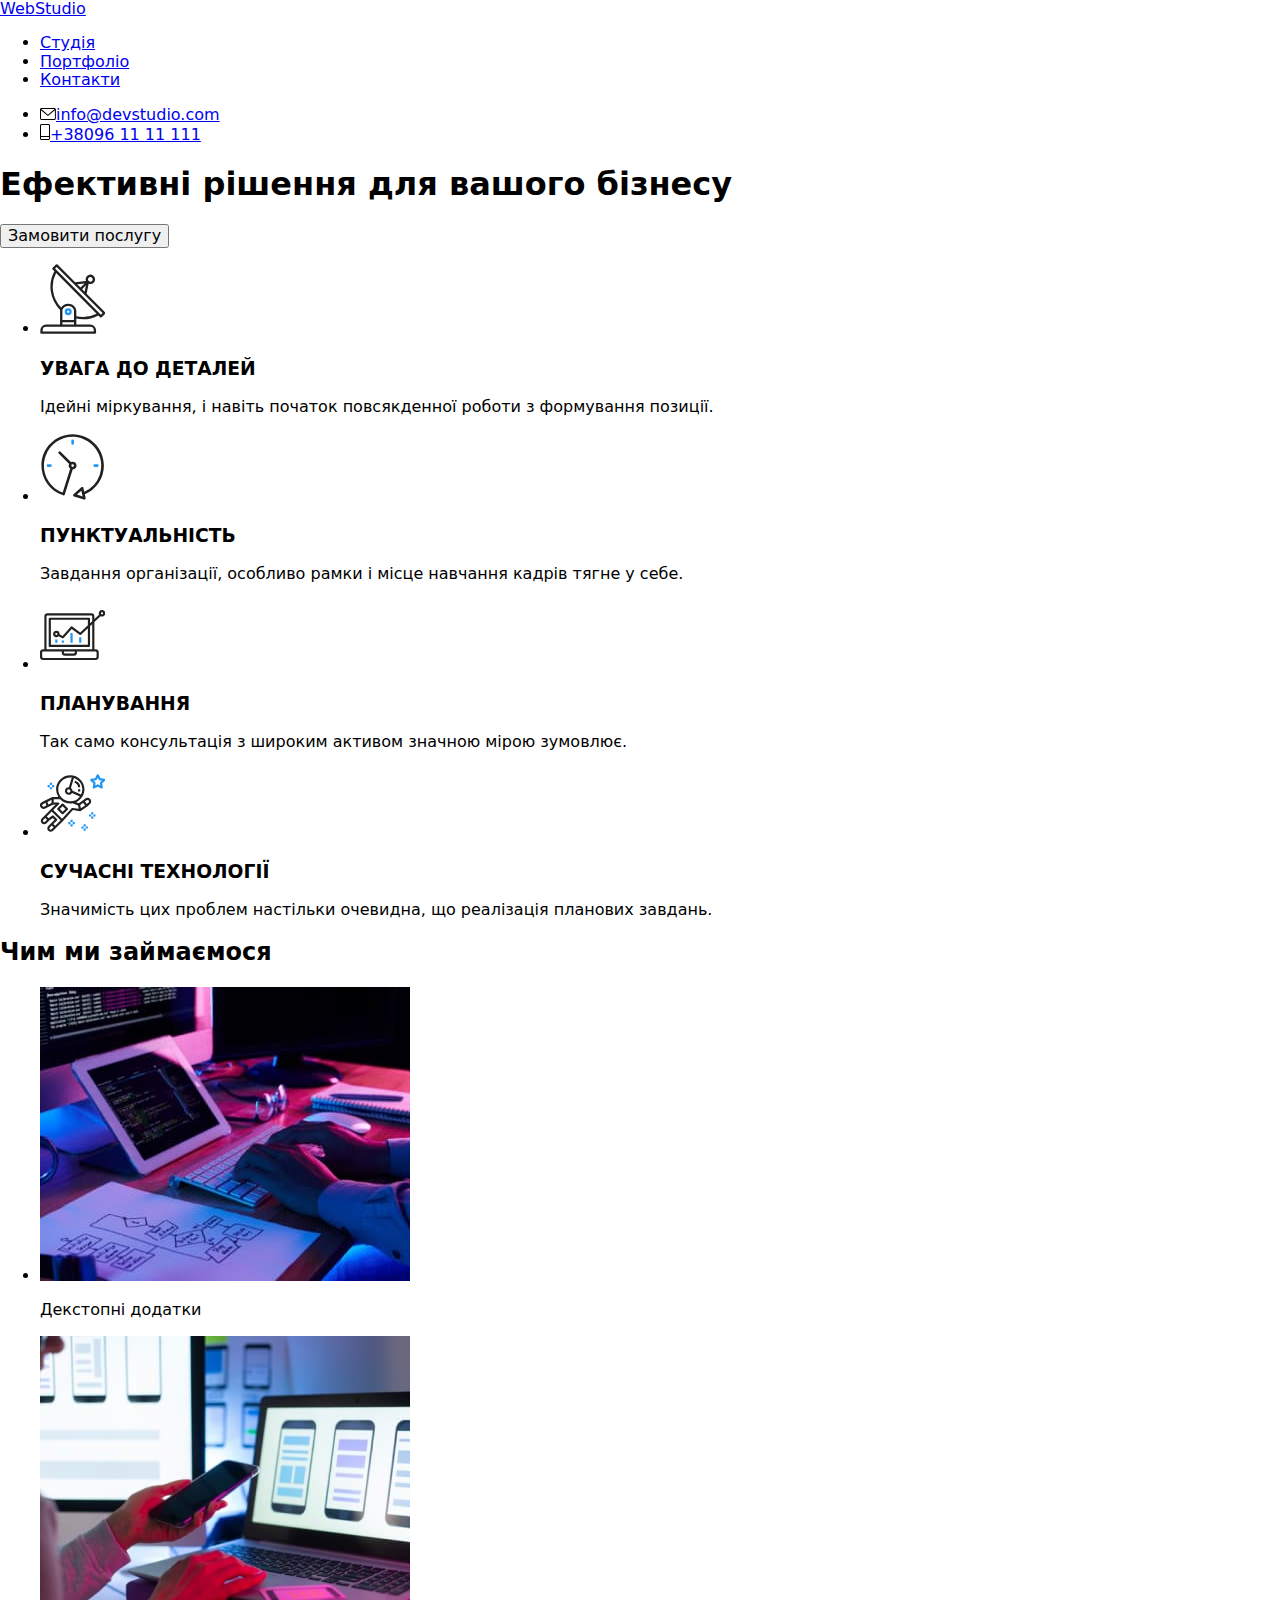
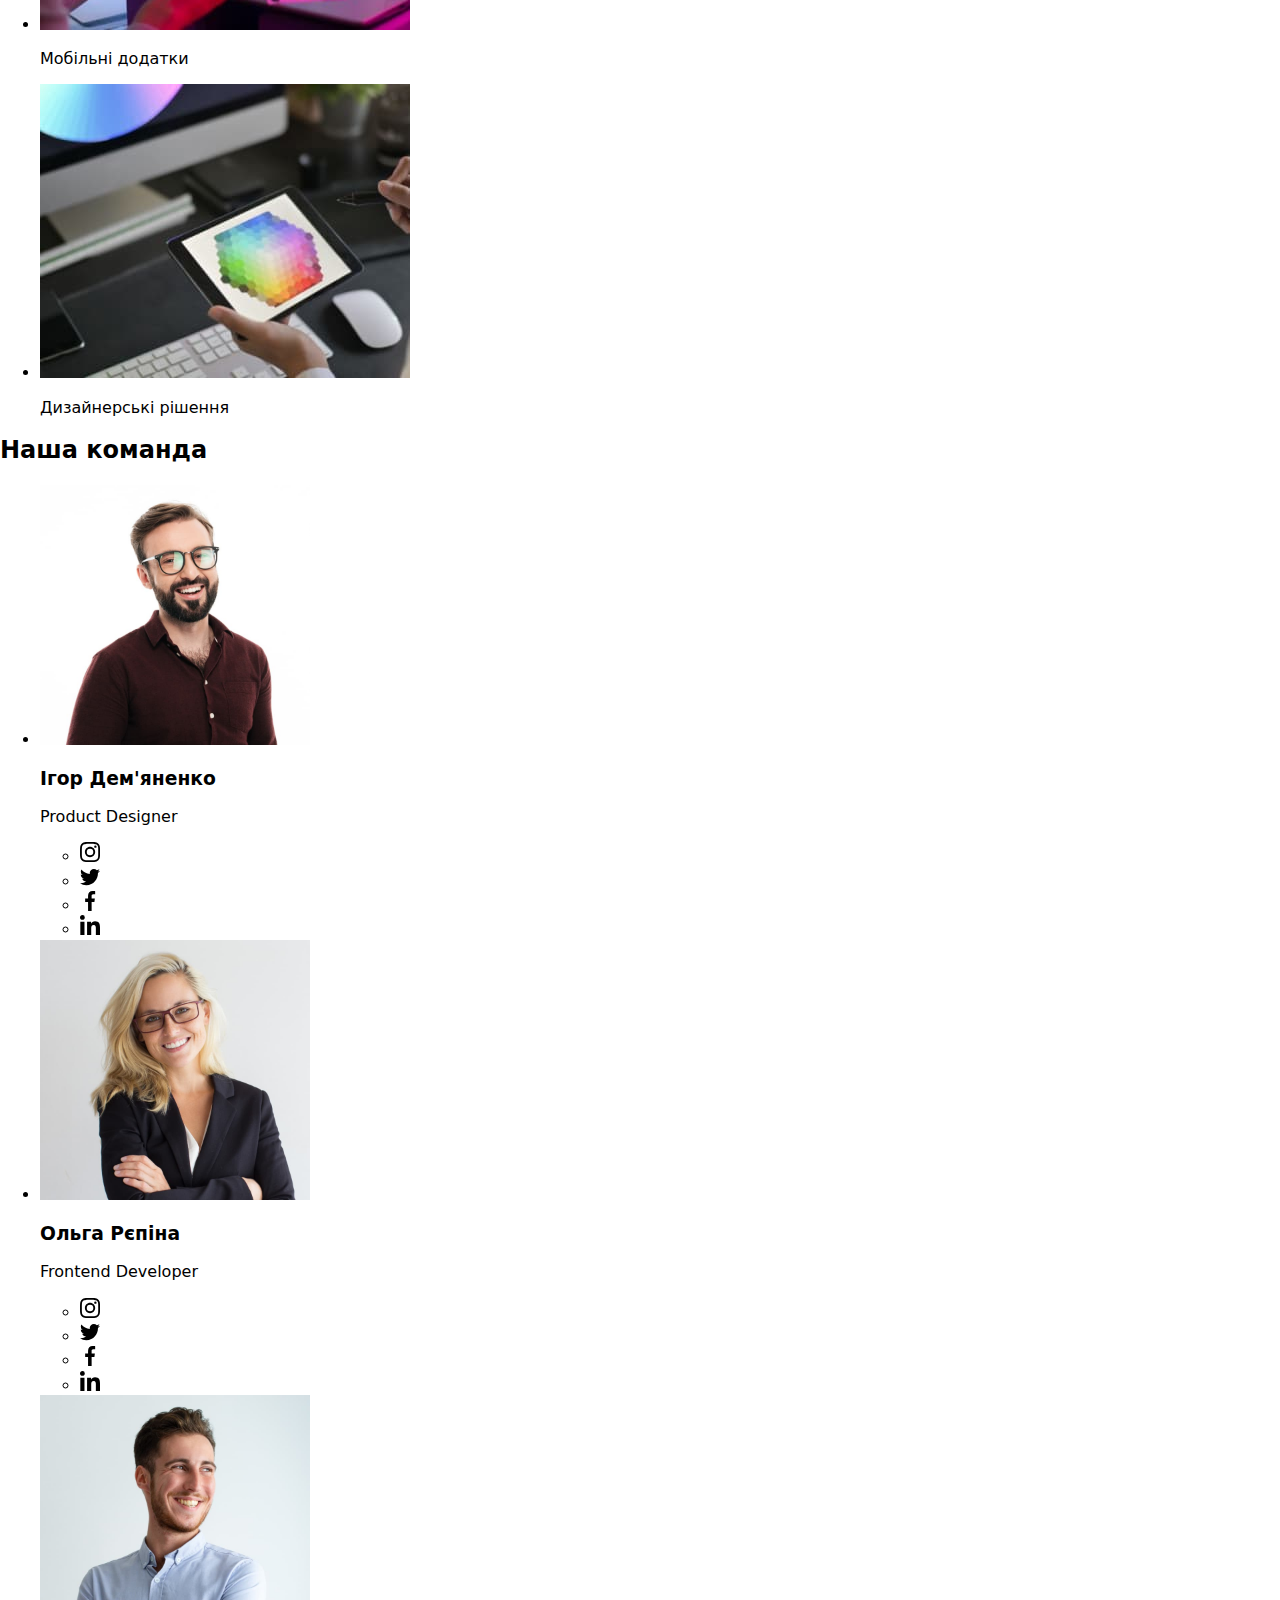
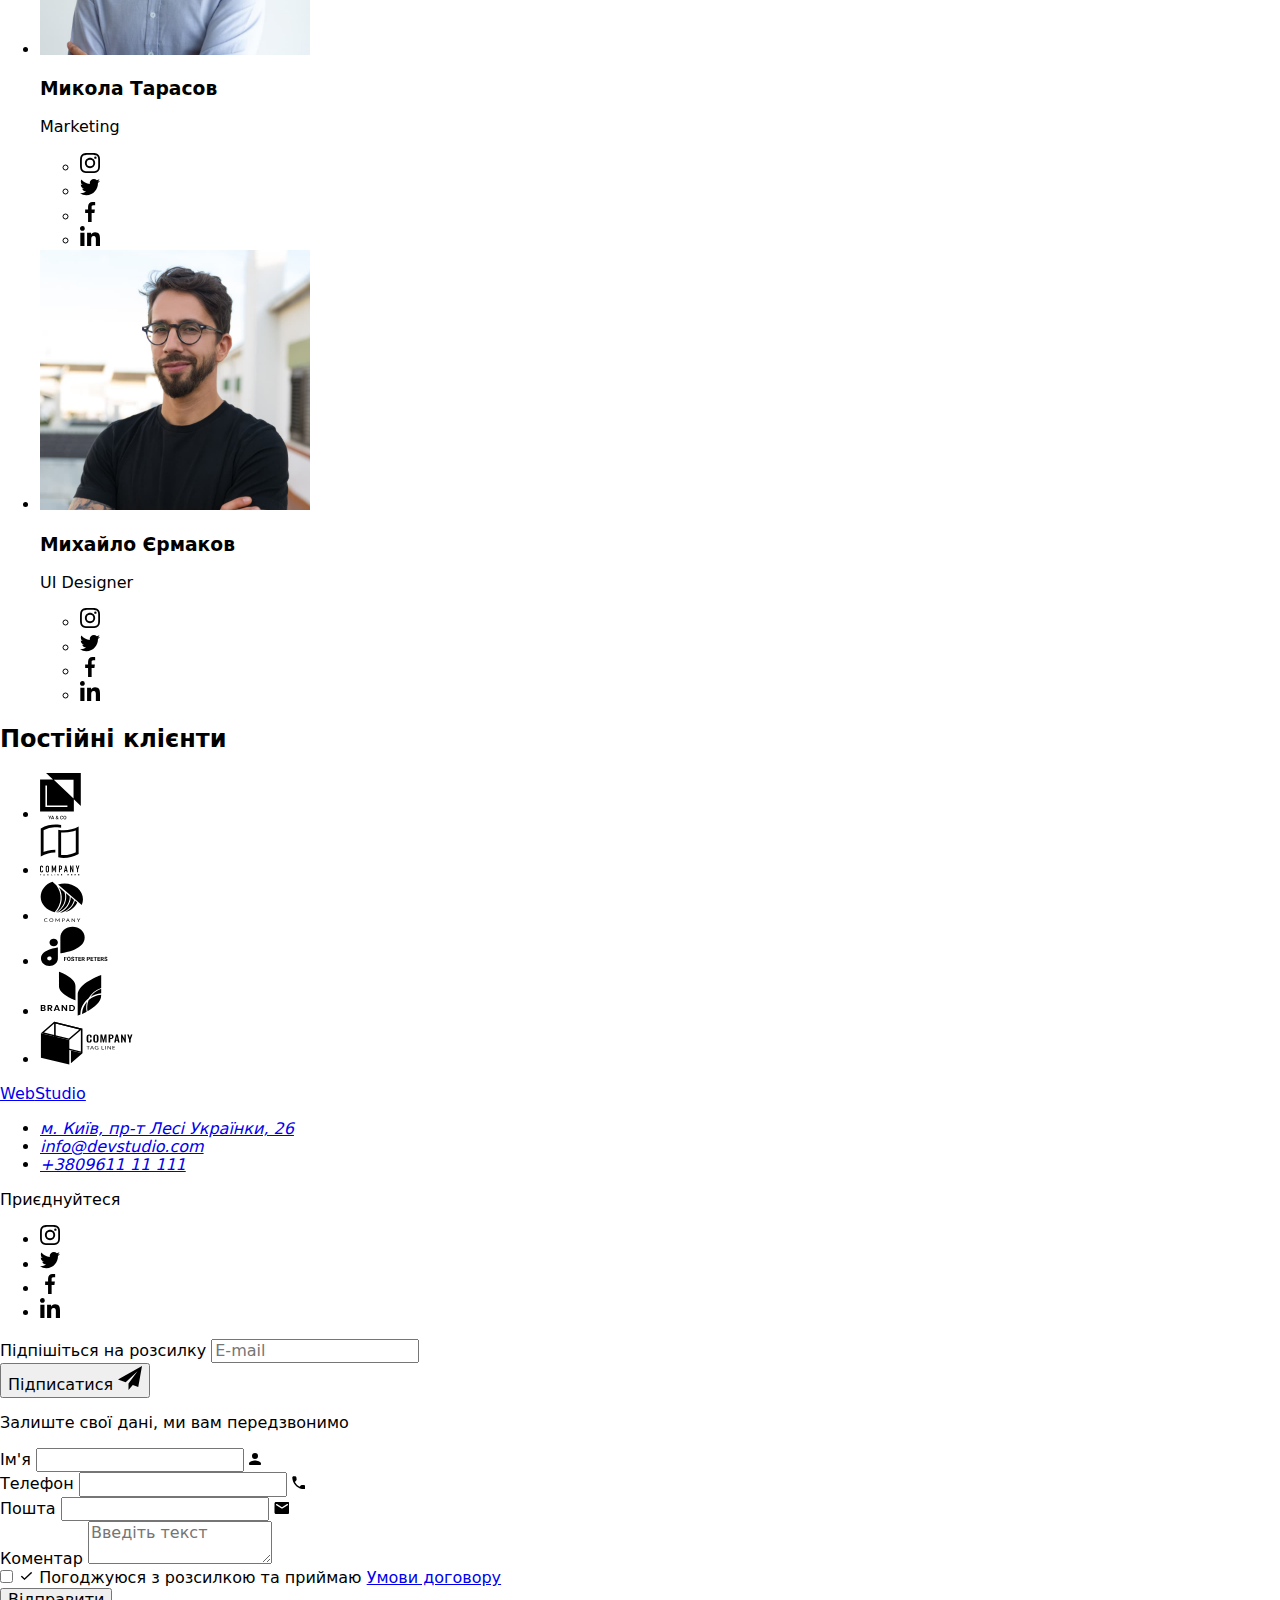
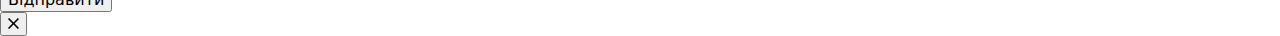
==== index.html @ cd1de9ca "BEM-finish" ====
<!DOCTYPE html>
<html lang="uk">
  <head>
    <meta charset="UTF-8">
    <meta http-equiv="X-UA-Compatible" content="IE=edge">
    <meta name="viewport" content="width=device-width, initial-scale=1.0">
    <title>Document</title>
    <link rel="stylesheet"
    href="https://cdnjs.cloudflare.com/ajax/libs/modern-normalize/1.0.0/modern-normalize.min.css">
    <link
      href="https://fonts.googleapis.com/css2?family=Raleway:wght@700&family=Roboto:wght@400;500;700;900&display=swap"
      rel="stylesheet">
    <link rel="stylesheet" href="./css/stiles.css">
  </head>

  <body>
    <header class="page-header">
      <div class="container page-header__wrap">
        <nav class="page-header__navigation">
          <a href="./index.html" class="logo"><span class="logo__color">Web</span>Studio</a>
          <ul class="page-header__menu">
            <li class="page-header__item"><a href="./index.html" class="page-header__link page-header__link--active">Студія</a></li>
            <li class="page-header__item"><a href="./portfolio.html" class="page-header__link">Портфоліо</a></li>
            <li class="page-header__item"><a href="#" class="page-header__link">Контакти</a></li>
        </ul>
        </nav>
        <ul class="contact-list">
          <li class="contact-list__item"><a href="mailto:info@devstudio.com" class="contact-list__link">
            <svg class="contact-list__icon" width="16px" height="12px">
              <use href="./images/icon-sprite.svg#icon-mail"></use>
            </svg>info@devstudio.com</a></li> 
          <li class="contact-list__item"><a href="tel:+380961111111" class="contact-list__link">
            <svg class="contact-list__icon" width="10px" height="16px">
              <use href="./images/icon-sprite.svg#icon-tel"></use>
            </svg>+38096 11 11 111</a></li>
        </ul>
        </div>
    </header>
    <main>
      <section class="hero-section">
        <div class="container">
          <h1 class="hero-section__title">Ефективні рішення для вашого бізнесу</h1>
          <button type="button"  class="hero-section__button" data-modal-open>Замовити послугу</button>
        </div>
      </section>
      <section class="section-position benefits-section">
        <div class="container">
          <ul class="benefits-section__list">
            <li class="benefits-section__item">
              <div class="benefits-section__wrap">
                <svg width="65.32px" height="70px" class="benefits-section__icon">
                  <use href="./images/icon-sprite.svg#icon-satellite"></use>
                </svg>
              </div>
              <h3 class="benefits-section__title">УВАГА ДО ДЕТАЛЕЙ</h3>
              <p class="benefits-section__text">Ідейні міркування, і навіть початок повсякденної роботи з
                формування позиції.
              </p>
            </li>
            <li class="benefits-section__item">
              <div class="benefits-section__wrap">
                <svg width="65.32px" height="70px" class="benefits-section__icon">
                  <use href="./images/icon-sprite.svg#icon-watch"></use>
                </svg>
              </div>
              <h3 class="benefits-section__title">ПУНКТУАЛЬНІСТЬ</h3>
              <p class="benefits-section__text">Завдання організації, особливо рамки і місце навчання кадрів
                тягне у себе.
              </p>
            </li>
            <li class="benefits-section__item">
              <div class="benefits-section__wrap">
                <svg width="65.32px" height="70px" class="benefits-section__icon">
                  <use href="./images/icon-sprite.svg#icon-diagram"></use>
                </svg>
              </div>
              <h3 class="benefits-section__title">ПЛАНУВАННЯ</h3>
              <p class="benefits-section__text">Так само консультація з широким активом значною мірою зумовлює.
              </p>
            </li>
            <li class="benefits-section__item">
              <div class="benefits-section__wrap">
                <svg width="65.32px" height="70px" class="benefits-section__icon">
                  <use href="./images/icon-sprite.svg#icon-astronaut"></use>
                </svg>
              </div>
              <h3 class="benefits-section__title">СУЧАСНІ ТЕХНОЛОГІЇ</h3>
              <p class="benefits-section__text">Значимість цих проблем настільки очевидна, що реалізація
                планових завдань.
              </p>
            </li>
          </ul>
        </div>
      </section>
      <section class="section-position">
        <div class="container">
          <h2 class="name-section">Чим ми займаємося</h2>
          <ul class="work__list">
            <li class="work__item"><img src="./images/img1.jpg" alt="На цьому фото процес кодування" width="370">
              <p class="work__name">Декстопні додатки</p>
            </li>
            <li class="work__item"><img src="./images/img2.jpg" alt="На цьому фото процес програмування" width="370">
              <p class="work__name">Мобільні додатки</p>
            </li>
            <li class="work__item"><img src="./images/img3.jpg" alt="На цьому фото процес налаштування" width="370">
              <p class="work__name">Дизайнерські рішення</p>
            </li>
          </ul>
        </div>
      </section>
      <section class="developers section-position">
        <div class="container">
        <h2 class="name-section">Наша команда</h2>
          <ul class="developers-wrap">
            <li class="developers__item">
              <img src="./images/photoIgor.jpg" alt="Фото Ігор Дем'яненко" width="270" class="foto">
              <h3 class="developers__name">Ігор Дем'яненко</h3>
              <p class="developers__position">Product Designer</p>
              <ul class="developers__social-list">
                <li class="social-list__item"><a href="" class="social-list__link">
                  <svg class="social-list__icon" width="20px" height="20px">
                    <use href="./images/icon-sprite.svg#icon-instagram"></use>
                  </svg>
                </a></li>
                <li class="social-list__item"><a href="" class="social-list__link">
                  <svg class="social-list__icon" width="20px" height="20px">
                    <use href="./images/icon-sprite.svg#icon-twitter"></use>
                  </svg >
                </a></li>
                <li class="social-list__item"><a href="" class="social-list__link">
                  <svg class="social-list__icon" width="20px" height="20px">
                    <use href="./images/icon-sprite.svg#icon-facebook"></use>
                  </svg>
                </a></li>
                <li class="social-list__item"><a href="" class="social-list__link">
                  <svg class="social-list__icon" width="20px" height="20px">
                    <use href="./images/icon-sprite.svg#icon-linkedin"></use>
                  </svg>
                </a></li>
              </ul>
            </li>
            <li class="developers__item">
              <img src="./images/photoOlga.jpg" alt="Фото Ольга Рєпіна" width="270" class="foto">
              <h3 class="developers__name">Ольга Рєпіна</h3>
              <p class="developers__position">Frontend Developer</p>
              <ul class="developers__social-list">
                <li class="social-list__item"><a href="" class="social-list__link">
                  <svg class="social-list__icon" width="20px" height="20px">
                    <use href="./images/icon-sprite.svg#icon-instagram"></use>
                  </svg>
                </a></li>
                <li class="social-list__item"><a href="" class="social-list__link">
                  <svg class="social-list__icon" width="20px" height="20px">
                    <use href="./images/icon-sprite.svg#icon-twitter"></use>
                  </svg >
                </a></li>
                <li class="social-list__item"><a href="" class="social-list__link">
                  <svg class="social-list__icon" width="20px" height="20px">
                    <use href="./images/icon-sprite.svg#icon-facebook"></use>
                  </svg>
                </a></li>
                <li class="social-list__item"><a href="" class="social-list__link">
                  <svg class="social-list__icon" width="20px" height="20px">
                    <use href="./images/icon-sprite.svg#icon-linkedin"></use>
                  </svg>
                </a></li>
              </ul>
            </li>
            <li class="developers__item">
              <img src="./images/photoMykola.jpg" alt="Фото Микола Тарасов" width="270" class="foto">
              <h3 class="developers__name">Микола Тарасов</h3>
              <p class="developers__position">Marketing</p>
              <ul class="developers__social-list">
                <li class="social-list__item"><a href="" class="social-list__link">
                  <svg class="social-list__icon" width="20px" height="20px">
                    <use href="./images/icon-sprite.svg#icon-instagram"></use>
                  </svg>
                </a></li>
                <li class="social-list__item"><a href="" class="social-list__link">
                  <svg class="social-list__icon" width="20px" height="20px">
                    <use href="./images/icon-sprite.svg#icon-twitter"></use>
                  </svg >
                </a></li>
                <li class="social-list__item"><a href="" class="social-list__link">
                  <svg class="social-list__icon" width="20px" height="20px">
                    <use href="./images/icon-sprite.svg#icon-facebook"></use>
                  </svg>
                </a></li>
                <li class="social-list__item"><a href="" class="social-list__link">
                  <svg class="social-list__icon" width="20px" height="20px">
                    <use href="./images/icon-sprite.svg#icon-linkedin"></use>
                  </svg>
                </a></li>
              </ul>
            </li>
            <li class="developers__item">
              <img src="./images/photoMyhail.jpg" alt="Фото Михайло Єрмаков" width="270" class="foto">
              <h3 class="developers__name">Михайло Єрмаков</h3>
              <p class="developers__position">UI Designer</p>
              <ul class="developers__social-list">
                <li class="social-list__item"><a href="" class="social-list__link">
                  <svg class="social-list__icon" width="20px" height="20px">
                    <use href="./images/icon-sprite.svg#icon-instagram"></use>
                  </svg>
                </a></li>
                <li class="social-list__item"><a href="" class="social-list__link">
                  <svg class="social-list__icon" width="20px" height="20px">
                    <use href="./images/icon-sprite.svg#icon-twitter"></use>
                  </svg >
                </a></li>
                <li class="social-list__item"><a href="" class="social-list__link">
                  <svg class="social-list__icon" width="20px" height="20px">
                    <use href="./images/icon-sprite.svg#icon-facebook"></use>
                  </svg>
                </a></li>
                <li class="social-list__item"><a href="" class="social-list__link">
                  <svg class="social-list__icon" width="20px" height="20px">
                    <use href="./images/icon-sprite.svg#icon-linkedin"></use>
                  </svg>
                </a></li>
              </ul>
            </li>
          </ul>
        </div>
      </section>
      <section class="section-position">
        <div class="container">
        <h2 class="name-section">Постійні клієнти</h2>
        <ul class="regular-clients__list">
          <li class="regular-clients__item"><a href="" class="regular-clients__link"><svg class="regular-clients__icon" width="41px" height="46.7px">
            <use href="./images/icon-sprite.svg#icon-client1"></use>
          </svg></a></li>
          <li class="regular-clients__item"><a href="" class="regular-clients__link"><svg class="regular-clients__icon" width="40px" height="52">
            <use href="./images/icon-sprite.svg#icon-client2"></use>
          </svg></a></li>
          <li class="regular-clients__item"><a href="" class="regular-clients__link"><svg class="regular-clients__icon" width="43.46px" height="41.18">
            <use href="./images/icon-sprite.svg#icon-client3"></use>
          </svg></a></li>
          <li class="regular-clients__item"><a href="" class="regular-clients__link"><svg class="regular-clients__icon" width="84.44px" height="40.62">
            <use href="./images/icon-sprite.svg#icon-client4"></use>
          </svg></a></li>
          <li class="regular-clients__item"><a href="" class="regular-clients__link"><svg class="regular-clients__icon" width="62.54" height="45.43">
            <use href="./images/icon-sprite.svg#icon-client5"></use>
          </svg></a></li>
          <li class="regular-clients__item"><a href="" class="regular-clients__link"><svg class="regular-clients__icon" width="93.79px" height="43.93px">
            <use href="./images/icon-sprite.svg#icon-client6"></use>
          </svg></a></li>
        </ul>
        </div>
      </section>
    </main>
    <footer class="page-footer">
    <div class="container page-footer__container">
      <div class="page-footer__address">
      <a href="./index.html" class="logo page-footer__logo"><span class="logo__color">Web</span>Studio</a>
      <address>
        <ul>
          <li class="address-item"><a href="https://goo.gl/maps/CPtrU1FHBa2aNyZL9" target="_blank" rel="noopener noreferrer nofollow" class="address-link">м. Київ, пр-т Лесі Українки, 26</a></li>
          <li class="address-item"><a href="mailto:info@devstudio.com" class="contact-list__link">info@devstudio.com</a></li>
          <li><a href="tel:+380961111111" class="contact-list__link">+3809611 11 111</a></li>
        </ul>
      </address>
    </div>
    <div>
    <span class="page-footer__main-social-link">Приєднуйтеся</span>
    <ul class="footer-social__list">
      <li class="footer-social__item"><a href="" class="social-list__link">
        <svg class="footer-social__icon" width="20px" height="20px">
          <use href="./images/icon-sprite.svg#icon-instagram"></use>
        </svg>
      </a></li>
      <li class="footer-social__item"><a href="" class="social-list__link">
        <svg class="footer-social__icon" width="20px" height="20px">
          <use href="./images/icon-sprite.svg#icon-twitter"></use>
        </svg >
      </a></li>
      <li class="footer-social__item"><a href="" class="social-list__link">
        <svg class="footer-social__icon" width="20px" height="20px">
          <use href="./images/icon-sprite.svg#icon-facebook"></use>
        </svg>
      </a></li>
      <li class="footer-social__item"><a href="" class="social-list__link">
        <svg class="footer-social__icon" width="20px" height="20px">
          <use href="./images/icon-sprite.svg#icon-linkedin"></use>
        </svg>
      </a></li>
    </ul>
    </div>
    <form class="page-footer__form-subscription">
      <div class="form-subscription__wrap">
        <label for="subscription" class="form-subscription__label">Підпішіться на розсилку</label>
        <input type="email" name="subscription" id="subscription" class="form-subscription__input" placeholder="E-mail">
      </div>
      <div class="wrap-submit">
        <button type="submit" class="form-subscription__button">Підписатися 
          <svg width="24px" height="24px" class="form-subscription__icon">
            <use href="./images/icon-sprite.svg#send"></use>
          </svg>
        </button>
      </div>
    </form>
    </div>
    </footer>
    <div class="backdrop is-hidden" data-modal>
      <div class="modal">
        <p class="modal__name">Залиште свої дані, ми вам передзвонимо</p>
        <form class="modal-form">
          <div class="modal__wrap">
            <label for="user-name" class="modal__label">Ім'я</label>
            <input type="text" name="name" id="user-name" class="modal__input">
            <svg width="12px" height="12px" class="modal__icon">
              <use href="./images/icon-sprite.svg#name"></use>
            </svg>
          </div>
          <div class="modal__wrap">
            <label for="user-tel" class="modal__label">Телефон</label>
            <input type="tel" name="user-tel" id="user-tel" class="modal__input">
            <svg width="13px" height="13px" class="modal__icon">
              <use href="./images/icon-sprite.svg#phone"></use>
            </svg>
          </div>
          <div class="modal__wrap">
            <label for="user-mail" class="modal__label">Пошта</label>
            <input type="email" name="mail" id="user-mail" class="modal__input">
            <svg width="15px" height="12px" class="modal__icon">
              <use href="./images/icon-sprite.svg#email"></use>
            </svg>
          </div>
          <div class="modal__wrap wrap__textarea">
            <label for="coments" class="modal__label">Коментар</label>
            <textarea name="coments" id="coments" class="modal__textarea" placeholder="Введіть текст"></textarea>
          </div>
            <div class="modal__checkbox">
              <input type="checkbox" class="checkbox__input" name="terms-checkbox" id="terms-checkbox">
              <span class="checkbox__border">
              <svg class="checkbox__icon" width="16" height="15">
              <use href="./images/icon-sprite.svg#check"></use>
              </svg>
              </span>
            <label class="checkbox__label" for="terms-checkbox">Погоджуюся з розсилкою та приймаю
            <a href="#" class="checkbox__link">Умови договору</a>
            </label>
            </div>
          <button type="submit" class="modal__submit">Відправити</button>
        </form>
      <button type="button" class="modal__button" data-modal-close>
        <svg width="11px" height="11px" class="modal__button--blue">
          <use href="./images/icon-sprite.svg#button"></use>
        </svg>
      </button>
      </div>
    </div>
    <script src="./js/modal.js"></script>
  </body>
</html>
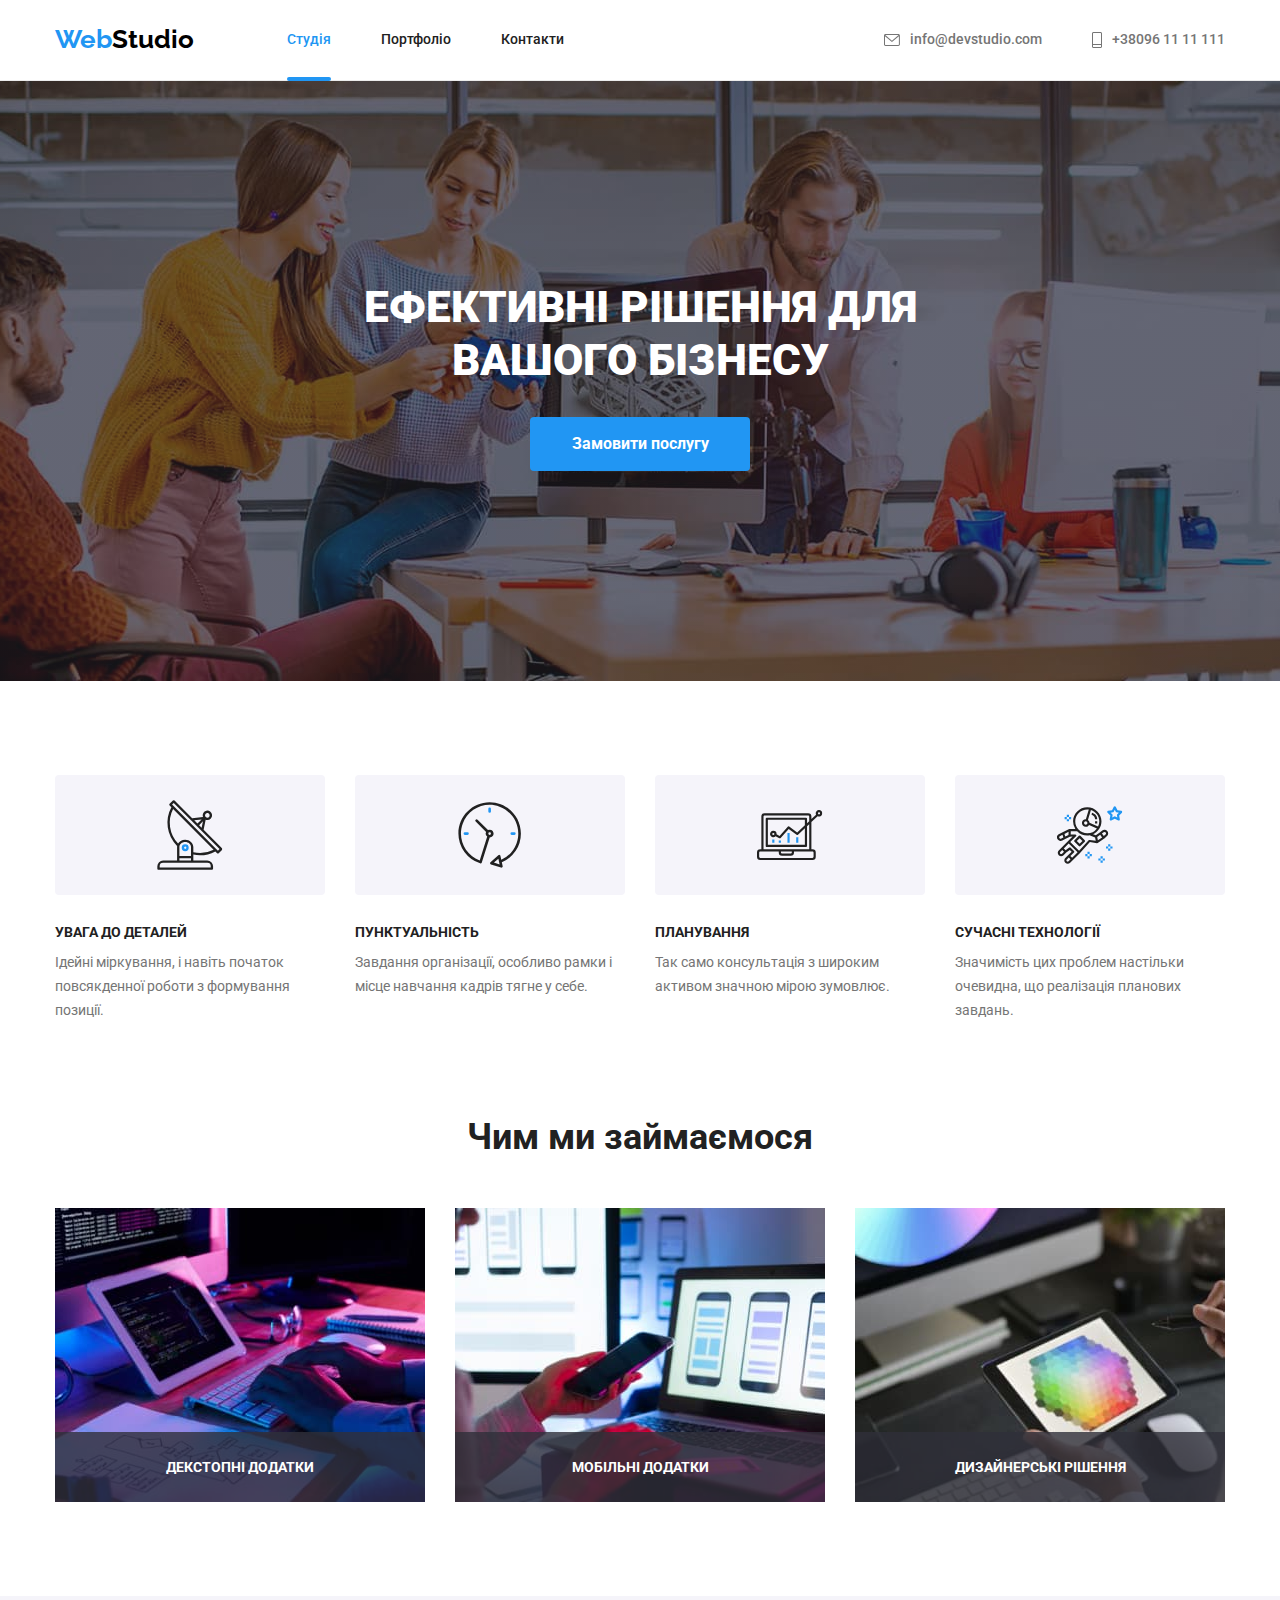
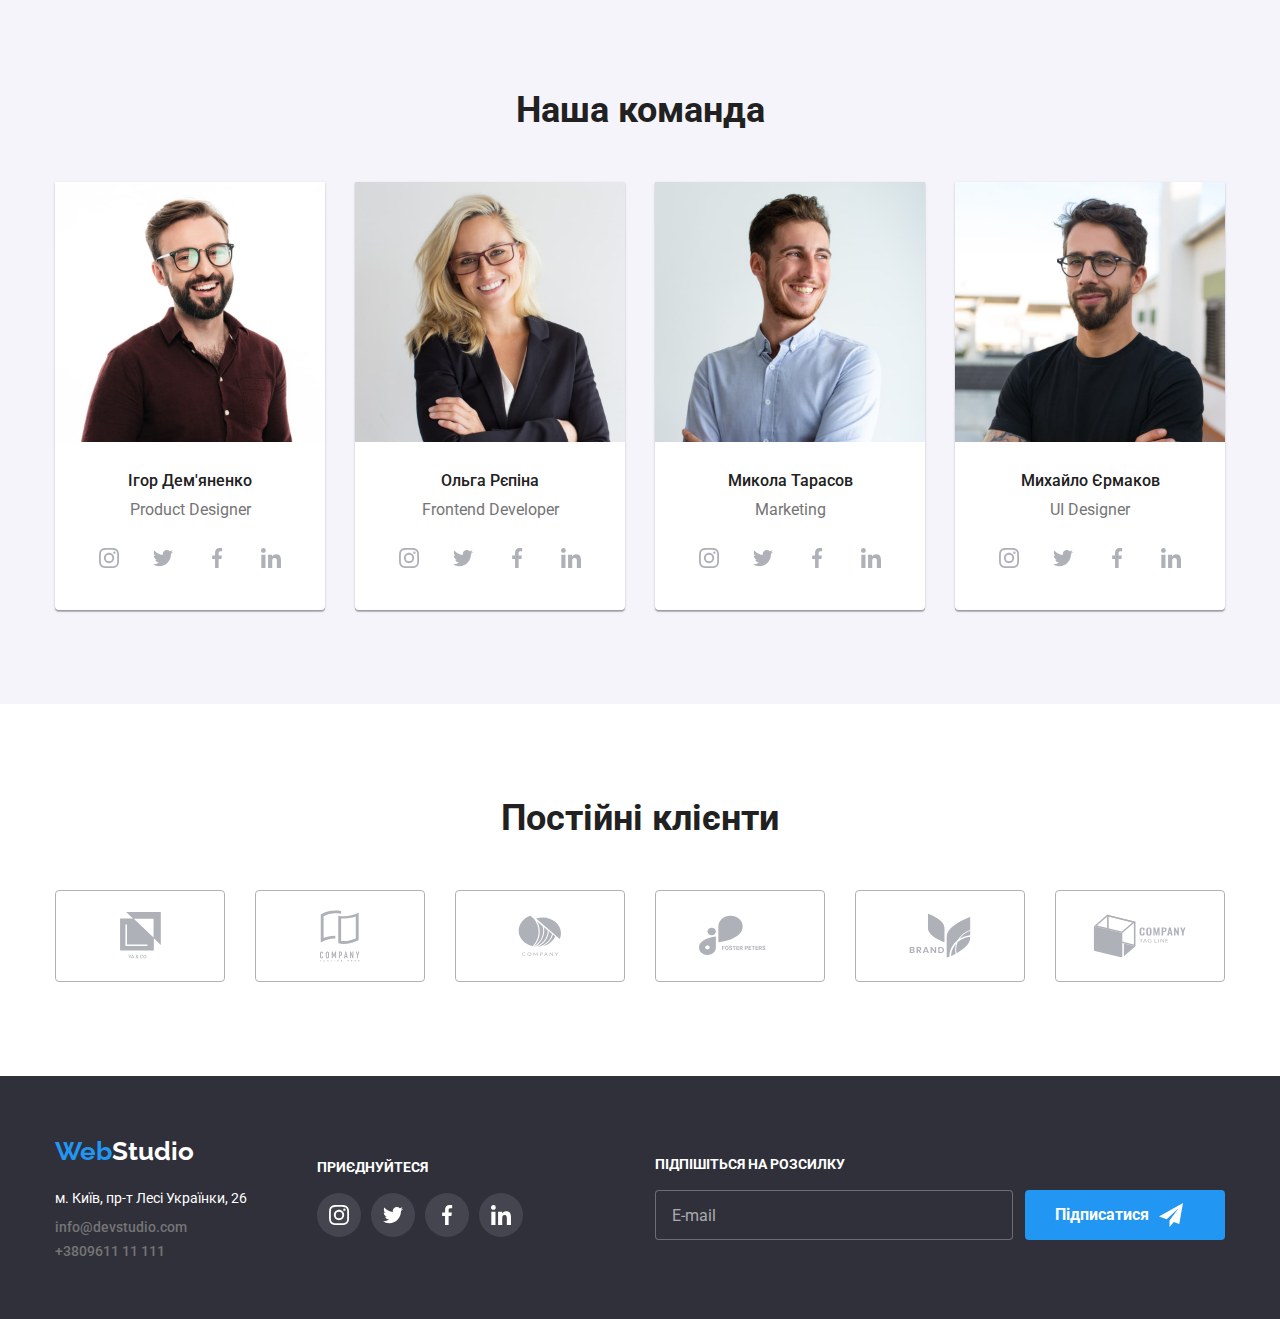
==== commit 43e6b168: "sass-finish" ====
--- a/index.html
+++ b/index.html
@@ -10,7 +10,7 @@
     <link
       href="https://fonts.googleapis.com/css2?family=Raleway:wght@700&family=Roboto:wght@400;500;700;900&display=swap"
       rel="stylesheet">
-    <link rel="stylesheet" href="./css/stiles.css">
+    <link rel="stylesheet" href="./css/main.min.css">
   </head>
 
   <body>
--- a/css/main.min.css
+++ b/css/main.min.css
@@ -0,0 +1 @@
+body{font-family:"Roboto",sans-serif;font-style:normal;font-weight:400;--dominant-color: #212121;--secondary-color: #757575;--accent-color: #2196F3}*,*::before,*::after{-webkit-box-sizing:border-box;box-sizing:border-box}h1,h2,h3,h4,h5,h6,p,ul{margin:0;padding:0}a{text-decoration:none}ul{list-style-type:none}img{display:block;max-width:100%;height:auto}address{font-style:normal}.container{width:1200px;padding:0 15px;margin:0 auto;position:relative}.section-position{padding-top:94px;padding-bottom:94px}.name-section{font-weight:700;font-size:36px;line-height:1.16;color:var(--dominant-color);text-align:center;margin-bottom:50px}.logo{font-family:"Raleway",sans-serif;font-style:normal;font-weight:700;font-size:26px;line-height:1.2;color:#000}.logo__color{color:var(--accent-color)}.page-footer__logo{display:inline-block;margin-bottom:20px;color:#fff}.page-header{border-bottom:1px solid #ececec;padding-top:24px;padding-bottom:25px}.page-header__wrap{display:-webkit-box;display:-ms-flexbox;display:flex;-webkit-box-align:center;-ms-flex-align:center;align-items:center}.page-header__navigation{display:-webkit-box;display:-ms-flexbox;display:flex;-webkit-box-align:center;-ms-flex-align:center;align-items:center}.page-header__menu{display:-webkit-box;display:-ms-flexbox;display:flex;margin-left:93px}.page-header__item{position:relative}.page-header__item:not(:last-child){margin-right:50px}.page-header__link{font-weight:500;font-size:14px;line-height:1.1;color:var(--dominant-color);-webkit-transition:color 250ms cubic-bezier(0.4, 0, 0.2, 1);transition:color 250ms cubic-bezier(0.4, 0, 0.2, 1)}.page-header__link:hover,.page-header__link:focus{color:var(--accent-color)}.page-header__link--active{color:var(--accent-color);-webkit-transition:color 250ms cubic-bezier(0.4, 0, 0.2, 1);transition:color 250ms cubic-bezier(0.4, 0, 0.2, 1)}.page-header__link--active::after{display:inline-block;content:"";height:4px;width:100%;position:absolute;left:0;bottom:-32px;border-radius:2px;background-color:var(--accent-color)}.contact-list{display:-webkit-box;display:-ms-flexbox;display:flex;-webkit-box-align:center;-ms-flex-align:center;align-items:center;margin-left:auto}.contact-list__item:not(:last-child){margin-right:50px}.contact-list__link{display:-webkit-box;display:-ms-flexbox;display:flex;-webkit-box-align:center;-ms-flex-align:center;align-items:center;font-weight:500;font-size:14px;line-height:1.1;text-align:center;color:var(--secondary-color);fill:var(--secondary-color);-webkit-transition:color 250ms cubic-bezier(0.4, 0, 0.2, 1),fill 250ms cubic-bezier(0.4, 0, 0.2, 1);transition:color 250ms cubic-bezier(0.4, 0, 0.2, 1),fill 250ms cubic-bezier(0.4, 0, 0.2, 1)}.contact-list__link:hover,.contact-list__link:focus{color:var(--accent-color);fill:var(--accent-color)}.contact-list__icon{margin-right:10px}.page-footer__address{margin-right:70px}.address-item{margin-bottom:9px}.address-link{font-style:normal;font-weight:400;font-size:14px;line-height:1.7;color:#fff;-webkit-transition:color 250ms cubic-bezier(0.4, 0, 0.2, 1);transition:color 250ms cubic-bezier(0.4, 0, 0.2, 1)}.address-link:hover,.address-link:focus{color:var(--accent-color)}.hero-section{max-width:1600px;height:600px;text-align:center;background-color:#2f303a;padding:200px 0;margin:0 auto;background-image:-webkit-gradient(linear, left top, right top, from(rgba(47, 48, 58, 0.4)), to(rgba(47, 48, 58, 0.4))),url("../images/background.jpg");background-image:linear-gradient(to right, rgba(47, 48, 58, 0.4), rgba(47, 48, 58, 0.4)),url("../images/background.jpg");background-repeat:no-repeat;background-position:center;background-size:cover}.hero-section__title{font-weight:900;font-size:44px;line-height:1.2;text-transform:uppercase;color:#fff;width:696px;margin-left:auto;margin-right:auto;margin-bottom:30px}.hero-section__button{font-weight:700;font-size:16px;line-height:1.9;border-radius:4px;border-color:rgba(0,0,0,0);color:#fff;background-color:var(--accent-color);min-height:54px;min-width:220px;padding:10px 32px;cursor:pointer;-webkit-transition:color 250ms cubic-bezier(0.4, 0, 0.2, 1),background-color 250ms cubic-bezier(0.4, 0, 0.2, 1);transition:color 250ms cubic-bezier(0.4, 0, 0.2, 1),background-color 250ms cubic-bezier(0.4, 0, 0.2, 1)}.hero-section__button:hover,.hero-section__button:focus{background-color:#fff;color:var(--dominant-color)}.benefits-section{padding-bottom:0}.benefits-section__list{display:-webkit-box;display:-ms-flexbox;display:flex}.benefits-section__item{text-align:left;width:270px}.benefits-section__item:not(:last-child){margin-right:30px}.benefits-section__wrap{display:-webkit-box;display:-ms-flexbox;display:flex;-webkit-box-align:center;-ms-flex-align:center;align-items:center;-webkit-box-pack:center;-ms-flex-pack:center;justify-content:center;width:100%;height:120px;background-color:#f5f4fa;border-radius:4px;margin-bottom:30px;padding:auto}.benefits-section__title{font-weight:700;font-size:14px;line-height:1.14;color:var(--dominant-color);margin-bottom:10px}.benefits-section__text{font-weight:400;font-size:14px;line-height:1.7;color:var(--secondary-color)}.work__list{display:-webkit-box;display:-ms-flexbox;display:flex}.work__item{position:relative}.work__item:not(:last-child){margin-right:30px}.work__name{font-style:normal;font-weight:700;font-size:14px;line-height:.8px;text-transform:uppercase;color:#fff;display:-webkit-box;display:-ms-flexbox;display:flex;-webkit-box-pack:center;-ms-flex-pack:center;justify-content:center;-webkit-box-align:center;-ms-flex-align:center;align-items:center;width:370px;height:70px;text-align:center;background:rgba(47,48,58,.8);position:absolute;bottom:0}.developers{background-color:#f5f4fa}.developers-wrap{display:-webkit-box;display:-ms-flexbox;display:flex}.developers__item{text-align:center;background-color:#fff;-webkit-box-shadow:0px 1px 3px rgba(0,0,0,.12),0px 1px 1px rgba(0,0,0,.14),0px 2px 1px rgba(0,0,0,.2);box-shadow:0px 1px 3px rgba(0,0,0,.12),0px 1px 1px rgba(0,0,0,.14),0px 2px 1px rgba(0,0,0,.2);border-radius:0px 0px 4px 4px;border-color:rgba(0,0,0,0);width:270px}.developers__item:not(:last-child){margin-right:30px}.developers__name{font-weight:500;font-size:16px;line-height:1.18;color:var(--dominant-color);padding-top:30px;margin-bottom:10px}.developers__position{font-weight:400;font-size:16px;line-height:1.18;color:var(--secondary-color);padding-bottom:16px}.developers__social-list{display:-webkit-box;display:-ms-flexbox;display:flex;-webkit-box-pack:center;-ms-flex-pack:center;justify-content:center;padding-bottom:30px}.social-list__item:not(:last-child){margin-right:10px}.social-list__link{display:-webkit-box;display:-ms-flexbox;display:flex;-webkit-box-align:center;-ms-flex-align:center;align-items:center;-webkit-box-pack:center;-ms-flex-pack:center;justify-content:center;width:44px;height:44px;color:#afb1b8;-webkit-transition:background-color 250ms cubic-bezier(0.4, 0, 0.2, 1),border-radius 250ms cubic-bezier(0.4, 0, 0.2, 1);transition:background-color 250ms cubic-bezier(0.4, 0, 0.2, 1),border-radius 250ms cubic-bezier(0.4, 0, 0.2, 1)}.social-list__link:hover,.social-list__link:focus{background-color:var(--accent-color);border-radius:50%}.social-list__icon{fill:#afb1b8;-webkit-transition:fill 250ms cubic-bezier(0.4, 0, 0.2, 1);transition:fill 250ms cubic-bezier(0.4, 0, 0.2, 1)}.social-list__link:hover .social-list__icon,.social-list__link:focus .social-list__icon{fill:#fff}.footer-social__list{display:-webkit-box;display:-ms-flexbox;display:flex}.footer-social__item:not(:last-child){margin-right:10px}.footer-social__icon{fill:#fff}.footer-social__item{background:rgba(255,255,255,.1);border-radius:50%;cursor:pointer;-webkit-transition:background-color 250ms cubic-bezier(0.4, 0, 0.2, 1);transition:background-color 250ms cubic-bezier(0.4, 0, 0.2, 1)}.footer-social__item:hover,.footer-social__item:focus{background-color:var(--accent-color)}.regular-clients__list{display:-webkit-box;display:-ms-flexbox;display:flex}.regular-clients__item:not(:last-child){margin-right:30px}.regular-clients__link{display:-webkit-box;display:-ms-flexbox;display:flex;-webkit-box-align:center;-ms-flex-align:center;align-items:center;-webkit-box-pack:center;-ms-flex-pack:center;justify-content:center;width:170px;height:92px;border:1px solid #afb1b8;border-radius:4px;-webkit-transition:border-color 250ms cubic-bezier(0.4, 0, 0.2, 1);transition:border-color 250ms cubic-bezier(0.4, 0, 0.2, 1)}.regular-clients__link:hover,.regular-clients__link:focus{border-color:var(--accent-color)}.regular-clients__icon{fill:#afb1b8;-webkit-transition:fill 250ms cubic-bezier(0.4, 0, 0.2, 1);transition:fill 250ms cubic-bezier(0.4, 0, 0.2, 1)}.regular-clients__link:hover .regular-clients__icon,.regular-clients__link:focus .regular-clients__icon{fill:var(--accent-color)}.backdrop{position:fixed;top:0;left:0;width:100%;height:100%;background:rgba(0,0,0,.2);opacity:1;-webkit-transition:opacity 250ms cubic-bezier(0.4, 0, 0.2, 1);transition:opacity 250ms cubic-bezier(0.4, 0, 0.2, 1)}.modal{position:absolute;top:50%;left:50%;width:528px;height:581px;padding:40px;text-align:center;background:#fff;-webkit-box-shadow:0px 1px 3px rgba(0,0,0,.12),0px 1px 1px rgba(0,0,0,.14),0px 2px 1px rgba(0,0,0,.2);box-shadow:0px 1px 3px rgba(0,0,0,.12),0px 1px 1px rgba(0,0,0,.14),0px 2px 1px rgba(0,0,0,.2);border-radius:4px;-webkit-transform:translate(-50%, -50%) scale(1);transform:translate(-50%, -50%) scale(1);opacity:1;-webkit-transition:opacity 250ms cubic-bezier(0.4, 0, 0.2, 1),-webkit-transform 250ms cubic-bezier(0.4, 0, 0.2, 1);transition:opacity 250ms cubic-bezier(0.4, 0, 0.2, 1),-webkit-transform 250ms cubic-bezier(0.4, 0, 0.2, 1);transition:transform 250ms cubic-bezier(0.4, 0, 0.2, 1),opacity 250ms cubic-bezier(0.4, 0, 0.2, 1);transition:transform 250ms cubic-bezier(0.4, 0, 0.2, 1),opacity 250ms cubic-bezier(0.4, 0, 0.2, 1),-webkit-transform 250ms cubic-bezier(0.4, 0, 0.2, 1)}.modal__name{font-style:normal;font-weight:700;font-size:20px;line-height:23px;text-align:center;color:var(--dominant-color);margin-bottom:12px}.modal__wrap{position:relative;display:-webkit-box;display:-ms-flexbox;display:flex;-webkit-box-orient:vertical;-webkit-box-direction:normal;-ms-flex-direction:column;flex-direction:column;margin-bottom:10px}.modal__label{display:-webkit-box;display:-ms-flexbox;display:flex;text-align:left;margin-bottom:4px;font-style:normal;font-size:12px;line-height:1.17;color:var(--secondary-color);cursor:pointer}.modal__input{width:100%;padding:10px 42px;line-height:1.125;border:1px solid rgba(33,33,33,.2);border-radius:4px;cursor:pointer;outline:none;-webkit-transition:border-color 250ms cubic-bezier(0.4, 0, 0.2, 1);transition:border-color 250ms cubic-bezier(0.4, 0, 0.2, 1)}.modal__input:focus{border-color:var(--accent-color)}.modal__icon{position:absolute;left:15px;bottom:14px;fill:var(--dominant-color);-webkit-transition:fill 250ms cubic-bezier(0.4, 0, 0.2, 1);transition:fill 250ms cubic-bezier(0.4, 0, 0.2, 1)}.modal__input:focus+.modal__icon{fill:var(--accent-color)}.modal__textarea{display:inline-block;resize:none;width:100%;height:120px;padding:12px 16px;border:1px solid rgba(33,33,33,.2);border-radius:4px;cursor:pointer;outline:none;-webkit-transition:border-color 250ms cubic-bezier(0.4, 0, 0.2, 1);transition:border-color 250ms cubic-bezier(0.4, 0, 0.2, 1)}.modal__textarea:focus{border-color:var(--accent-color)}.modal__textarea::-webkit-input-placeholder{font-style:normal;font-weight:400;font-size:12px;line-height:.857;color:rgba(117,117,117,.5)}.modal__textarea::-moz-placeholder{font-style:normal;font-weight:400;font-size:12px;line-height:.857;color:rgba(117,117,117,.5)}.modal__textarea:-ms-input-placeholder{font-style:normal;font-weight:400;font-size:12px;line-height:.857;color:rgba(117,117,117,.5)}.modal__textarea::-ms-input-placeholder{font-style:normal;font-weight:400;font-size:12px;line-height:.857;color:rgba(117,117,117,.5)}.modal__textarea::placeholder{font-style:normal;font-weight:400;font-size:12px;line-height:.857;color:rgba(117,117,117,.5)}.wrap__textarea{margin-bottom:20px}.modal__button{position:absolute;top:8px;right:8px;display:-webkit-box;display:-ms-flexbox;display:flex;-webkit-box-align:center;-ms-flex-align:center;align-items:center;-webkit-box-pack:center;-ms-flex-pack:center;justify-content:center;width:30px;height:30px;background:#fff;border:1px solid rgba(0,0,0,.1);border-radius:50%;cursor:pointer}.modal__button--blue{-webkit-transition:fill 250ms cubic-bezier(0.4, 0, 0.2, 1);transition:fill 250ms cubic-bezier(0.4, 0, 0.2, 1)}.modal__button:focus .modal__button--blue,.modal__button:hover .modal__button--blue{fill:var(--accent-color)}.modal__checkbox{position:relative;display:-webkit-box;display:-ms-flexbox;display:flex;-webkit-box-align:center;-ms-flex-align:center;align-items:center;-webkit-box-pack:center;-ms-flex-pack:center;justify-content:center;margin-bottom:30px}.checkbox__label{display:block;padding-left:20px;font-size:14px;line-height:1.71;letter-spacing:.03em;color:var(--secondary-color);cursor:pointer}.checkbox__link{text-decoration:underline;color:var(--accent-color)}.checkbox__input{opacity:0;position:absolute;-webkit-transition:opacity 250ms cubic-bezier(0.4, 0, 0.2, 1);transition:opacity 250ms cubic-bezier(0.4, 0, 0.2, 1)}.checkbox__input{width:1px;height:1px;position:absolute;opacity:0;cursor:pointer;-webkit-transition:opacity 250ms cubic-bezier(0.4, 0, 0.2, 1);transition:opacity 250ms cubic-bezier(0.4, 0, 0.2, 1)}.checkbox__border{position:absolute;top:50%;left:20px;fill:rgba(0,0,0,0);-webkit-transform:translateY(-50%);transform:translateY(-50%);width:16px;height:15px;border:2px solid #212121;border-radius:2px;background-color:#fff;z-index:-1;-webkit-transition:background-color 250ms cubic-bezier(0.4, 0, 0.2, 1),fill 250ms cubic-bezier(0.4, 0, 0.2, 1),border 250ms cubic-bezier(0.4, 0, 0.2, 1);transition:background-color 250ms cubic-bezier(0.4, 0, 0.2, 1),fill 250ms cubic-bezier(0.4, 0, 0.2, 1),border 250ms cubic-bezier(0.4, 0, 0.2, 1)}.checkbox__input:checked+.checkbox__border{border:rgba(0,0,0,0);background-color:var(--accent-color);fill:#fff}.modal__submit{font-style:normal;font-weight:700;font-size:16px;line-height:.533;color:#fff;width:200px;height:50px;background:#2196f3;border-radius:4px;border-color:rgba(0,0,0,0);-webkit-transition:color 250ms cubic-bezier(0.4, 0, 0.2, 1),background-color 250ms cubic-bezier(0.4, 0, 0.2, 1),-webkit-box-shadow 250ms cubic-bezier(0.4, 0, 0.2, 1);transition:color 250ms cubic-bezier(0.4, 0, 0.2, 1),background-color 250ms cubic-bezier(0.4, 0, 0.2, 1),-webkit-box-shadow 250ms cubic-bezier(0.4, 0, 0.2, 1);transition:box-shadow 250ms cubic-bezier(0.4, 0, 0.2, 1),color 250ms cubic-bezier(0.4, 0, 0.2, 1),background-color 250ms cubic-bezier(0.4, 0, 0.2, 1);transition:box-shadow 250ms cubic-bezier(0.4, 0, 0.2, 1),color 250ms cubic-bezier(0.4, 0, 0.2, 1),background-color 250ms cubic-bezier(0.4, 0, 0.2, 1),-webkit-box-shadow 250ms cubic-bezier(0.4, 0, 0.2, 1)}.modal__submit:hover,.modal__submit:focus{-webkit-box-shadow:0px 4px 4px rgba(0,0,0,.15);box-shadow:0px 4px 4px rgba(0,0,0,.15);cursor:pointer}.backdrop.is-hidden .modal{-webkit-transform:translate(-50%, -50%) scale(0.5);transform:translate(-50%, -50%) scale(0.5);opacity:0}.backdrop.is-hidden{opacity:0;pointer-events:none;visibility:inherit}.menu-portfolio{display:-webkit-box;display:-ms-flexbox;display:flex;-webkit-box-pack:center;-ms-flex-pack:center;justify-content:center;margin-bottom:50px}.menu-portfolio__item:not(:last-child){margin-right:8px}.button{background:#f5f4fa;cursor:pointer}.menu-portfolio__button{font-family:inherit;font-style:normal;font-weight:500;font-size:16px;line-height:1.5;border-color:rgba(0,0,0,0);border-radius:4px;padding:6px 22px;-webkit-transition:color 250ms cubic-bezier(0.4, 0, 0.2, 1),background-color 250ms cubic-bezier(0.4, 0, 0.2, 1),-webkit-box-shadow 250ms cubic-bezier(0.4, 0, 0.2, 1);transition:color 250ms cubic-bezier(0.4, 0, 0.2, 1),background-color 250ms cubic-bezier(0.4, 0, 0.2, 1),-webkit-box-shadow 250ms cubic-bezier(0.4, 0, 0.2, 1);transition:box-shadow 250ms cubic-bezier(0.4, 0, 0.2, 1),color 250ms cubic-bezier(0.4, 0, 0.2, 1),background-color 250ms cubic-bezier(0.4, 0, 0.2, 1);transition:box-shadow 250ms cubic-bezier(0.4, 0, 0.2, 1),color 250ms cubic-bezier(0.4, 0, 0.2, 1),background-color 250ms cubic-bezier(0.4, 0, 0.2, 1),-webkit-box-shadow 250ms cubic-bezier(0.4, 0, 0.2, 1)}.menu-portfolio__button:hover,.menu-portfolio__button:focus{-webkit-box-shadow:0px 3px 1px rgba(0,0,0,.1),0px 1px 2px rgba(0,0,0,.08),0px 2px 2px rgba(0,0,0,.12);box-shadow:0px 3px 1px rgba(0,0,0,.1),0px 1px 2px rgba(0,0,0,.08),0px 2px 2px rgba(0,0,0,.12);background-color:var(--accent-color);color:#fff}.product{display:-webkit-box;display:-ms-flexbox;display:flex;-ms-flex-wrap:wrap;flex-wrap:wrap}.product__item{margin-right:30px;margin-bottom:30px}.product__item:nth-child(3n){margin-right:0px}.product__item:nth-last-child(-n+3){margin-bottom:0px}.product__link{display:block;width:370px;-webkit-transition:-webkit-box-shadow 250ms cubic-bezier(0.4, 0, 0.2, 1);transition:-webkit-box-shadow 250ms cubic-bezier(0.4, 0, 0.2, 1);transition:box-shadow 250ms cubic-bezier(0.4, 0, 0.2, 1);transition:box-shadow 250ms cubic-bezier(0.4, 0, 0.2, 1), -webkit-box-shadow 250ms cubic-bezier(0.4, 0, 0.2, 1)}.product__link:hover,.product__link:focus{-webkit-box-shadow:0px 1px 1px rgba(0,0,0,.12),0px 4px 4px rgba(0,0,0,.06),1px 4px 6px rgba(0,0,0,.16);box-shadow:0px 1px 1px rgba(0,0,0,.12),0px 4px 4px rgba(0,0,0,.06),1px 4px 6px rgba(0,0,0,.16)}.product__accent{position:relative;overflow:hidden}.product__description{display:-webkit-box;display:-ms-flexbox;display:flex;-webkit-box-pack:center;-ms-flex-pack:center;justify-content:center;-webkit-box-align:center;-ms-flex-align:center;align-items:center;position:absolute;top:0;left:0;width:100%;height:100%;font-style:normal;font-weight:400;font-size:18px;line-height:28px;padding:63px 24px;color:#fff;background:rgba(33,150,243,.9);-webkit-transform:translateY(101%);transform:translateY(101%);-webkit-transition:-webkit-transform 250ms cubic-bezier(0.4, 0, 0.2, 1);transition:-webkit-transform 250ms cubic-bezier(0.4, 0, 0.2, 1);transition:transform 250ms cubic-bezier(0.4, 0, 0.2, 1);transition:transform 250ms cubic-bezier(0.4, 0, 0.2, 1), -webkit-transform 250ms cubic-bezier(0.4, 0, 0.2, 1)}.product__link:hover .product__description,.product__link:focus .product__description{-webkit-transform:translateY(0);transform:translateY(0)}.product__container{border:1px solid #eee;border-top:none;padding:20px 24px}.product__name{font-weight:700;font-size:18px;line-height:2;color:var(--dominant-color);margin-bottom:4px}.product__group{font-weight:400;font-size:16px;line-height:1.87;color:var(--secondary-color)}.page-footer{background-color:#2f303a;padding-top:60px;padding-bottom:60px}.page-footer__container{position:relative;text-align:left}.page-footer__container{display:-webkit-box;display:-ms-flexbox;display:flex;-webkit-box-align:center;-ms-flex-align:center;align-items:center}.page-footer__main-social-link{display:inline-block;font-style:normal;font-weight:700;font-size:14px;line-height:.875;text-transform:uppercase;color:#fff;margin-bottom:20px}.page-footer__form-subscription{display:-webkit-box;display:-ms-flexbox;display:flex;-webkit-box-align:end;-ms-flex-align:end;align-items:end;margin-left:auto}.form-subscription__button{font-style:normal;font-weight:700;font-size:16px;line-height:.533;text-align:center;width:200px;height:50px;margin-left:auto;padding-top:10px;padding-bottom:10px;padding-left:28px;border-radius:4px;border-color:rgba(0,0,0,0);color:#fff;background-color:var(--accent-color);display:-webkit-box;display:-ms-flexbox;display:flex;-webkit-box-align:center;-ms-flex-align:center;align-items:center;-webkit-transition:color 250ms cubic-bezier(0.4, 0, 0.2, 1),background-color 250ms cubic-bezier(0.4, 0, 0.2, 1),-webkit-box-shadow 250ms cubic-bezier(0.4, 0, 0.2, 1);transition:color 250ms cubic-bezier(0.4, 0, 0.2, 1),background-color 250ms cubic-bezier(0.4, 0, 0.2, 1),-webkit-box-shadow 250ms cubic-bezier(0.4, 0, 0.2, 1);transition:box-shadow 250ms cubic-bezier(0.4, 0, 0.2, 1),color 250ms cubic-bezier(0.4, 0, 0.2, 1),background-color 250ms cubic-bezier(0.4, 0, 0.2, 1);transition:box-shadow 250ms cubic-bezier(0.4, 0, 0.2, 1),color 250ms cubic-bezier(0.4, 0, 0.2, 1),background-color 250ms cubic-bezier(0.4, 0, 0.2, 1),-webkit-box-shadow 250ms cubic-bezier(0.4, 0, 0.2, 1)}.form-subscription__button:hover,.form-subscription__button:focus{background-color:#fff;color:var(--dominant-color);-webkit-box-shadow:0px 4px 4px rgba(0,0,0,.15);box-shadow:0px 4px 4px rgba(0,0,0,.15);cursor:pointer}.form-subscription__icon{fill:#fff;margin-left:10px;-webkit-transition:fill 250ms cubic-bezier(0.4, 0, 0.2, 1);transition:fill 250ms cubic-bezier(0.4, 0, 0.2, 1)}.form-subscription__button:hover .form-subscription__icon,.form-subscription__button:focus .form-subscription__icon{fill:var(--dominant-color)}.form-subscription__wrap{width:358px;margin-right:12px}.form-subscription__label{display:inline-block;color:#fff;font-style:normal;font-weight:700;font-size:14px;line-height:.875;text-transform:uppercase;cursor:pointer;margin-bottom:20px}.form-subscription__input{width:100%;height:50px;padding:15px 16px;border:1px solid rgba(255,255,255,.3);border-radius:4px;background-color:#2f303a;cursor:pointer;outline:none;color:rgba(255,255,255,.6);-webkit-transition:-webkit-filter 250ms cubic-bezier(0.4, 0, 0.2, 1);transition:-webkit-filter 250ms cubic-bezier(0.4, 0, 0.2, 1);transition:filter 250ms cubic-bezier(0.4, 0, 0.2, 1);transition:filter 250ms cubic-bezier(0.4, 0, 0.2, 1), -webkit-filter 250ms cubic-bezier(0.4, 0, 0.2, 1)}.form-subscription__input:hover,.form-subscription__input:focus{-webkit-filter:drop-shadow(0px 4px 4px rgba(0, 0, 0, 0.15));filter:drop-shadow(0px 4px 4px rgba(0, 0, 0, 0.15))}.form-subscription__input::-webkit-input-placeholder{font-style:normal;font-weight:400;font-size:16px;line-height:.8;color:rgba(255,255,255,.6)}.form-subscription__input::-moz-placeholder{font-style:normal;font-weight:400;font-size:16px;line-height:.8;color:rgba(255,255,255,.6)}.form-subscription__input:-ms-input-placeholder{font-style:normal;font-weight:400;font-size:16px;line-height:.8;color:rgba(255,255,255,.6)}.form-subscription__input::-ms-input-placeholder{font-style:normal;font-weight:400;font-size:16px;line-height:.8;color:rgba(255,255,255,.6)}.form-subscription__input::placeholder{font-style:normal;font-weight:400;font-size:16px;line-height:.8;color:rgba(255,255,255,.6)}/*# sourceMappingURL=main.min.css.map */